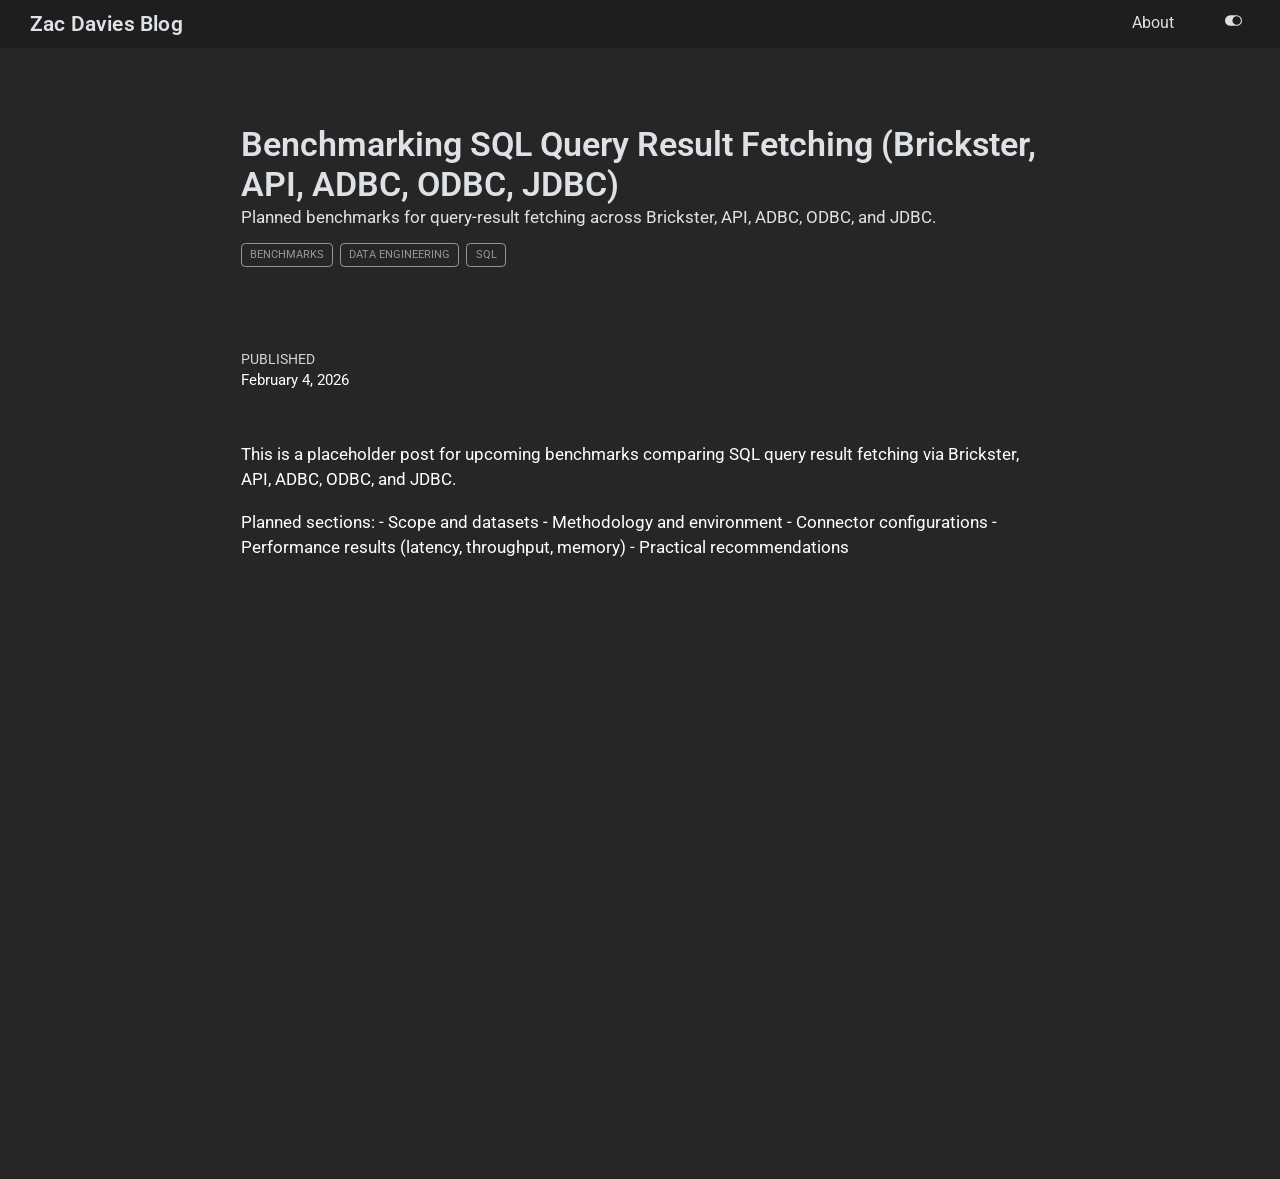
==== posts/benchmarking-query-fetching/index.html @ 1577b361 "Built site for gh-pages" ====
<!DOCTYPE html>
<html xmlns="http://www.w3.org/1999/xhtml" lang="en" xml:lang="en"><head>

<meta charset="utf-8">
<meta name="generator" content="quarto-1.8.27">

<meta name="viewport" content="width=device-width, initial-scale=1.0, user-scalable=yes">

<meta name="dcterms.date" content="2026-02-04">
<meta name="description" content="Planned benchmarks for query-result fetching across Brickster, API, ADBC, ODBC, and JDBC.">

<title>Benchmarking SQL Query Result Fetching (Brickster, API, ADBC, ODBC, JDBC) – Zac Davies Blog</title>
<style>
code{white-space: pre-wrap;}
span.smallcaps{font-variant: small-caps;}
div.columns{display: flex; gap: min(4vw, 1.5em);}
div.column{flex: auto; overflow-x: auto;}
div.hanging-indent{margin-left: 1.5em; text-indent: -1.5em;}
ul.task-list{list-style: none;}
ul.task-list li input[type="checkbox"] {
  width: 0.8em;
  margin: 0 0.8em 0.2em -1em; /* quarto-specific, see https://github.com/quarto-dev/quarto-cli/issues/4556 */ 
  vertical-align: middle;
}
</style>


<script src="../../site_libs/quarto-nav/quarto-nav.js"></script>
<script src="../../site_libs/quarto-nav/headroom.min.js"></script>
<script src="../../site_libs/clipboard/clipboard.min.js"></script>
<script src="../../site_libs/quarto-search/autocomplete.umd.js"></script>
<script src="../../site_libs/quarto-search/fuse.min.js"></script>
<script src="../../site_libs/quarto-search/quarto-search.js"></script>
<meta name="quarto:offset" content="../../">
<script src="../../site_libs/quarto-html/quarto.js" type="module"></script>
<script src="../../site_libs/quarto-html/tabsets/tabsets.js" type="module"></script>
<script src="../../site_libs/quarto-html/axe/axe-check.js" type="module"></script>
<script src="../../site_libs/quarto-html/popper.min.js"></script>
<script src="../../site_libs/quarto-html/tippy.umd.min.js"></script>
<script src="../../site_libs/quarto-html/anchor.min.js"></script>
<link href="../../site_libs/quarto-html/tippy.css" rel="stylesheet">
<link href="../../site_libs/quarto-html/quarto-syntax-highlighting-ed96de9b727972fe78a7b5d16c58bf87.css" rel="stylesheet" class="quarto-color-scheme" id="quarto-text-highlighting-styles">
<link href="../../site_libs/quarto-html/quarto-syntax-highlighting-dark-4d9afe2b8d18ee9fa5d0d57b5ed4214d.css" rel="stylesheet" class="quarto-color-scheme quarto-color-alternate" id="quarto-text-highlighting-styles">
<script src="../../site_libs/bootstrap/bootstrap.min.js"></script>
<link href="../../site_libs/bootstrap/bootstrap-icons.css" rel="stylesheet">
<link href="../../site_libs/bootstrap/bootstrap-0b37c64f34216b628666a8dac638b53b.min.css" rel="stylesheet" append-hash="true" class="quarto-color-scheme" id="quarto-bootstrap" data-mode="light">
<link href="../../site_libs/bootstrap/bootstrap-dark-e7f4145358ce1d0cd37d8d374dbb44f9.min.css" rel="stylesheet" append-hash="true" class="quarto-color-scheme quarto-color-alternate" id="quarto-bootstrap" data-mode="dark">
<script id="quarto-search-options" type="application/json">{
  "location": "navbar",
  "copy-button": false,
  "collapse-after": 3,
  "panel-placement": "end",
  "type": "overlay",
  "limit": 50,
  "keyboard-shortcut": [
    "f",
    "/",
    "s"
  ],
  "show-item-context": false,
  "language": {
    "search-no-results-text": "No results",
    "search-matching-documents-text": "matching documents",
    "search-copy-link-title": "Copy link to search",
    "search-hide-matches-text": "Hide additional matches",
    "search-more-match-text": "more match in this document",
    "search-more-matches-text": "more matches in this document",
    "search-clear-button-title": "Clear",
    "search-text-placeholder": "",
    "search-detached-cancel-button-title": "Cancel",
    "search-submit-button-title": "Submit",
    "search-label": "Search"
  }
}</script>


<link rel="stylesheet" href="../../styles.css">
</head>

<body class="nav-fixed fullcontent quarto-dark"><script id="quarto-html-before-body" type="application/javascript">
    const toggleBodyColorMode = (bsSheetEl) => {
      const mode = bsSheetEl.getAttribute("data-mode");
      const bodyEl = window.document.querySelector("body");
      if (mode === "dark") {
        bodyEl.classList.add("quarto-dark");
        bodyEl.classList.remove("quarto-light");
      } else {
        bodyEl.classList.add("quarto-light");
        bodyEl.classList.remove("quarto-dark");
      }
    }
    const toggleBodyColorPrimary = () => {
      const bsSheetEl = window.document.querySelector("link#quarto-bootstrap:not([rel=disabled-stylesheet])");
      if (bsSheetEl) {
        toggleBodyColorMode(bsSheetEl);
      }
    }
    const setColorSchemeToggle = (alternate) => {
      const toggles = window.document.querySelectorAll('.quarto-color-scheme-toggle');
      for (let i=0; i < toggles.length; i++) {
        const toggle = toggles[i];
        if (toggle) {
          if (alternate) {
            toggle.classList.add("alternate");
          } else {
            toggle.classList.remove("alternate");
          }
        }
      }
    };
    const toggleColorMode = (alternate) => {
      // Switch the stylesheets
      const primaryStylesheets = window.document.querySelectorAll('link.quarto-color-scheme:not(.quarto-color-alternate)');
      const alternateStylesheets = window.document.querySelectorAll('link.quarto-color-scheme.quarto-color-alternate');
      manageTransitions('#quarto-margin-sidebar .nav-link', false);
      if (alternate) {
        // note: dark is layered on light, we don't disable primary!
        enableStylesheet(alternateStylesheets);
        for (const sheetNode of alternateStylesheets) {
          if (sheetNode.id === "quarto-bootstrap") {
            toggleBodyColorMode(sheetNode);
          }
        }
      } else {
        disableStylesheet(alternateStylesheets);
        enableStylesheet(primaryStylesheets)
        toggleBodyColorPrimary();
      }
      manageTransitions('#quarto-margin-sidebar .nav-link', true);
      // Switch the toggles
      setColorSchemeToggle(alternate)
      // Hack to workaround the fact that safari doesn't
      // properly recolor the scrollbar when toggling (#1455)
      if (navigator.userAgent.indexOf('Safari') > 0 && navigator.userAgent.indexOf('Chrome') == -1) {
        manageTransitions("body", false);
        window.scrollTo(0, 1);
        setTimeout(() => {
          window.scrollTo(0, 0);
          manageTransitions("body", true);
        }, 40);
      }
    }
    const disableStylesheet = (stylesheets) => {
      for (let i=0; i < stylesheets.length; i++) {
        const stylesheet = stylesheets[i];
        stylesheet.rel = 'disabled-stylesheet';
      }
    }
    const enableStylesheet = (stylesheets) => {
      for (let i=0; i < stylesheets.length; i++) {
        const stylesheet = stylesheets[i];
        if(stylesheet.rel !== 'stylesheet') { // for Chrome, which will still FOUC without this check
          stylesheet.rel = 'stylesheet';
        }
      }
    }
    const manageTransitions = (selector, allowTransitions) => {
      const els = window.document.querySelectorAll(selector);
      for (let i=0; i < els.length; i++) {
        const el = els[i];
        if (allowTransitions) {
          el.classList.remove('notransition');
        } else {
          el.classList.add('notransition');
        }
      }
    }
    const isFileUrl = () => {
      return window.location.protocol === 'file:';
    }
    const hasAlternateSentinel = () => {
      let styleSentinel = getColorSchemeSentinel();
      if (styleSentinel !== null) {
        return styleSentinel === "alternate";
      } else {
        return false;
      }
    }
    const setStyleSentinel = (alternate) => {
      const value = alternate ? "alternate" : "default";
      if (!isFileUrl()) {
        window.localStorage.setItem("quarto-color-scheme", value);
      } else {
        localAlternateSentinel = value;
      }
    }
    const getColorSchemeSentinel = () => {
      if (!isFileUrl()) {
        const storageValue = window.localStorage.getItem("quarto-color-scheme");
        return storageValue != null ? storageValue : localAlternateSentinel;
      } else {
        return localAlternateSentinel;
      }
    }
    const toggleGiscusIfUsed = (isAlternate, darkModeDefault) => {
      const baseTheme = document.querySelector('#giscus-base-theme')?.value ?? 'light';
      const alternateTheme = document.querySelector('#giscus-alt-theme')?.value ?? 'dark';
      let newTheme = '';
      if(authorPrefersDark) {
        newTheme = isAlternate ? baseTheme : alternateTheme;
      } else {
        newTheme = isAlternate ? alternateTheme : baseTheme;
      }
      const changeGiscusTheme = () => {
        // From: https://github.com/giscus/giscus/issues/336
        const sendMessage = (message) => {
          const iframe = document.querySelector('iframe.giscus-frame');
          if (!iframe) return;
          iframe.contentWindow.postMessage({ giscus: message }, 'https://giscus.app');
        }
        sendMessage({
          setConfig: {
            theme: newTheme
          }
        });
      }
      const isGiscussLoaded = window.document.querySelector('iframe.giscus-frame') !== null;
      if (isGiscussLoaded) {
        changeGiscusTheme();
      }
    };
    const authorPrefersDark = true;
    const darkModeDefault = authorPrefersDark;
    let localAlternateSentinel = darkModeDefault ? 'alternate' : 'default';
    // Dark / light mode switch
    window.quartoToggleColorScheme = () => {
      // Read the current dark / light value
      let toAlternate = !hasAlternateSentinel();
      toggleColorMode(toAlternate);
      setStyleSentinel(toAlternate);
      toggleGiscusIfUsed(toAlternate, darkModeDefault);
      window.dispatchEvent(new Event('resize'));
    };
    // Switch to dark mode if need be
    if (hasAlternateSentinel()) {
      toggleColorMode(true);
    } else {
      toggleColorMode(false);
    }
  </script>

<div id="quarto-search-results"></div>
  <header id="quarto-header" class="headroom fixed-top quarto-banner">
    <nav class="navbar navbar-expand-lg " data-bs-theme="dark">
      <div class="navbar-container container-fluid">
      <div class="navbar-brand-container mx-auto">
    <a class="navbar-brand" href="../../index.html">
    <span class="navbar-title">Zac Davies Blog</span>
    </a>
  </div>
            <div id="quarto-search" class="" title="Search"></div>
          <button class="navbar-toggler" type="button" data-bs-toggle="collapse" data-bs-target="#navbarCollapse" aria-controls="navbarCollapse" role="menu" aria-expanded="false" aria-label="Toggle navigation" onclick="if (window.quartoToggleHeadroom) { window.quartoToggleHeadroom(); }">
  <span class="navbar-toggler-icon"></span>
</button>
          <div class="collapse navbar-collapse" id="navbarCollapse">
            <ul class="navbar-nav navbar-nav-scroll ms-auto">
  <li class="nav-item">
    <a class="nav-link" href="../../about.html"> 
<span class="menu-text">About</span></a>
  </li>  
  <li class="nav-item compact">
    <a class="nav-link" href="https://github.com/zacdav-db"> <i class="bi bi-github" role="img">
</i> 
<span class="menu-text"></span></a>
  </li>  
  <li class="nav-item compact">
    <a class="nav-link" href="https://www.linkedin.com/in/zacdav/"> <i class="bi bi-linkedin" role="img">
</i> 
<span class="menu-text"></span></a>
  </li>  
</ul>
          </div> <!-- /navcollapse -->
            <div class="quarto-navbar-tools">
  <a href="" class="quarto-color-scheme-toggle quarto-navigation-tool  px-1" onclick="window.quartoToggleColorScheme(); return false;" title="Toggle dark mode"><i class="bi"></i></a>
</div>
      </div> <!-- /container-fluid -->
    </nav>
</header>
<!-- content -->
<header id="title-block-header" class="quarto-title-block default page-columns page-full">
  <div class="quarto-title-banner page-columns page-full">
    <div class="quarto-title column-body">
      <h1 class="title">Benchmarking SQL Query Result Fetching (Brickster, API, ADBC, ODBC, JDBC)</h1>
                  <div>
        <div class="description">
          Planned benchmarks for query-result fetching across Brickster, API, ADBC, ODBC, and JDBC.
        </div>
      </div>
                          <div class="quarto-categories">
                <div class="quarto-category">Benchmarks</div>
                <div class="quarto-category">Data Engineering</div>
                <div class="quarto-category">SQL</div>
              </div>
                  </div>
  </div>
    
  
  <div class="quarto-title-meta">

      
      <div>
      <div class="quarto-title-meta-heading">Published</div>
      <div class="quarto-title-meta-contents">
        <p class="date">February 4, 2026</p>
      </div>
    </div>
    
      
    </div>
    
  
  </header><div id="quarto-content" class="quarto-container page-columns page-rows-contents page-layout-article page-navbar">
<!-- sidebar -->
<!-- margin-sidebar -->
    
<!-- main -->
<main class="content quarto-banner-title-block" id="quarto-document-content">






<p>This is a placeholder post for upcoming benchmarks comparing SQL query result fetching via Brickster, API, ADBC, ODBC, and JDBC.</p>
<p>Planned sections: - Scope and datasets - Methodology and environment - Connector configurations - Performance results (latency, throughput, memory) - Practical recommendations</p>



</main> <!-- /main -->
<script id="quarto-html-after-body" type="application/javascript">
  window.document.addEventListener("DOMContentLoaded", function (event) {
    // Ensure there is a toggle, if there isn't float one in the top right
    if (window.document.querySelector('.quarto-color-scheme-toggle') === null) {
      const a = window.document.createElement('a');
      a.classList.add('top-right');
      a.classList.add('quarto-color-scheme-toggle');
      a.href = "";
      a.onclick = function() { try { window.quartoToggleColorScheme(); } catch {} return false; };
      const i = window.document.createElement("i");
      i.classList.add('bi');
      a.appendChild(i);
      window.document.body.appendChild(a);
    }
    setColorSchemeToggle(hasAlternateSentinel())
    const icon = "";
    const anchorJS = new window.AnchorJS();
    anchorJS.options = {
      placement: 'right',
      icon: icon
    };
    anchorJS.add('.anchored');
    const isCodeAnnotation = (el) => {
      for (const clz of el.classList) {
        if (clz.startsWith('code-annotation-')) {                     
          return true;
        }
      }
      return false;
    }
    const onCopySuccess = function(e) {
      // button target
      const button = e.trigger;
      // don't keep focus
      button.blur();
      // flash "checked"
      button.classList.add('code-copy-button-checked');
      var currentTitle = button.getAttribute("title");
      button.setAttribute("title", "Copied!");
      let tooltip;
      if (window.bootstrap) {
        button.setAttribute("data-bs-toggle", "tooltip");
        button.setAttribute("data-bs-placement", "left");
        button.setAttribute("data-bs-title", "Copied!");
        tooltip = new bootstrap.Tooltip(button, 
          { trigger: "manual", 
            customClass: "code-copy-button-tooltip",
            offset: [0, -8]});
        tooltip.show();    
      }
      setTimeout(function() {
        if (tooltip) {
          tooltip.hide();
          button.removeAttribute("data-bs-title");
          button.removeAttribute("data-bs-toggle");
          button.removeAttribute("data-bs-placement");
        }
        button.setAttribute("title", currentTitle);
        button.classList.remove('code-copy-button-checked');
      }, 1000);
      // clear code selection
      e.clearSelection();
    }
    const getTextToCopy = function(trigger) {
      const outerScaffold = trigger.parentElement.cloneNode(true);
      const codeEl = outerScaffold.querySelector('code');
      for (const childEl of codeEl.children) {
        if (isCodeAnnotation(childEl)) {
          childEl.remove();
        }
      }
      return codeEl.innerText;
    }
    const clipboard = new window.ClipboardJS('.code-copy-button:not([data-in-quarto-modal])', {
      text: getTextToCopy
    });
    clipboard.on('success', onCopySuccess);
    if (window.document.getElementById('quarto-embedded-source-code-modal')) {
      const clipboardModal = new window.ClipboardJS('.code-copy-button[data-in-quarto-modal]', {
        text: getTextToCopy,
        container: window.document.getElementById('quarto-embedded-source-code-modal')
      });
      clipboardModal.on('success', onCopySuccess);
    }
      var localhostRegex = new RegExp(/^(?:http|https):\/\/localhost\:?[0-9]*\//);
      var mailtoRegex = new RegExp(/^mailto:/);
        var filterRegex = new RegExp("https:\/\/zacdav-db\.github\.io\/blog\/");
      var isInternal = (href) => {
          return filterRegex.test(href) || localhostRegex.test(href) || mailtoRegex.test(href);
      }
      // Inspect non-navigation links and adorn them if external
     var links = window.document.querySelectorAll('a[href]:not(.nav-link):not(.navbar-brand):not(.toc-action):not(.sidebar-link):not(.sidebar-item-toggle):not(.pagination-link):not(.no-external):not([aria-hidden]):not(.dropdown-item):not(.quarto-navigation-tool):not(.about-link)');
      for (var i=0; i<links.length; i++) {
        const link = links[i];
        if (!isInternal(link.href)) {
          // undo the damage that might have been done by quarto-nav.js in the case of
          // links that we want to consider external
          if (link.dataset.originalHref !== undefined) {
            link.href = link.dataset.originalHref;
          }
        }
      }
    function tippyHover(el, contentFn, onTriggerFn, onUntriggerFn) {
      const config = {
        allowHTML: true,
        maxWidth: 500,
        delay: 100,
        arrow: false,
        appendTo: function(el) {
            return el.parentElement;
        },
        interactive: true,
        interactiveBorder: 10,
        theme: 'quarto',
        placement: 'bottom-start',
      };
      if (contentFn) {
        config.content = contentFn;
      }
      if (onTriggerFn) {
        config.onTrigger = onTriggerFn;
      }
      if (onUntriggerFn) {
        config.onUntrigger = onUntriggerFn;
      }
      window.tippy(el, config); 
    }
    const noterefs = window.document.querySelectorAll('a[role="doc-noteref"]');
    for (var i=0; i<noterefs.length; i++) {
      const ref = noterefs[i];
      tippyHover(ref, function() {
        // use id or data attribute instead here
        let href = ref.getAttribute('data-footnote-href') || ref.getAttribute('href');
        try { href = new URL(href).hash; } catch {}
        const id = href.replace(/^#\/?/, "");
        const note = window.document.getElementById(id);
        if (note) {
          return note.innerHTML;
        } else {
          return "";
        }
      });
    }
    const xrefs = window.document.querySelectorAll('a.quarto-xref');
    const processXRef = (id, note) => {
      // Strip column container classes
      const stripColumnClz = (el) => {
        el.classList.remove("page-full", "page-columns");
        if (el.children) {
          for (const child of el.children) {
            stripColumnClz(child);
          }
        }
      }
      stripColumnClz(note)
      if (id === null || id.startsWith('sec-')) {
        // Special case sections, only their first couple elements
        const container = document.createElement("div");
        if (note.children && note.children.length > 2) {
          container.appendChild(note.children[0].cloneNode(true));
          for (let i = 1; i < note.children.length; i++) {
            const child = note.children[i];
            if (child.tagName === "P" && child.innerText === "") {
              continue;
            } else {
              container.appendChild(child.cloneNode(true));
              break;
            }
          }
          if (window.Quarto?.typesetMath) {
            window.Quarto.typesetMath(container);
          }
          return container.innerHTML
        } else {
          if (window.Quarto?.typesetMath) {
            window.Quarto.typesetMath(note);
          }
          return note.innerHTML;
        }
      } else {
        // Remove any anchor links if they are present
        const anchorLink = note.querySelector('a.anchorjs-link');
        if (anchorLink) {
          anchorLink.remove();
        }
        if (window.Quarto?.typesetMath) {
          window.Quarto.typesetMath(note);
        }
        if (note.classList.contains("callout")) {
          return note.outerHTML;
        } else {
          return note.innerHTML;
        }
      }
    }
    for (var i=0; i<xrefs.length; i++) {
      const xref = xrefs[i];
      tippyHover(xref, undefined, function(instance) {
        instance.disable();
        let url = xref.getAttribute('href');
        let hash = undefined; 
        if (url.startsWith('#')) {
          hash = url;
        } else {
          try { hash = new URL(url).hash; } catch {}
        }
        if (hash) {
          const id = hash.replace(/^#\/?/, "");
          const note = window.document.getElementById(id);
          if (note !== null) {
            try {
              const html = processXRef(id, note.cloneNode(true));
              instance.setContent(html);
            } finally {
              instance.enable();
              instance.show();
            }
          } else {
            // See if we can fetch this
            fetch(url.split('#')[0])
            .then(res => res.text())
            .then(html => {
              const parser = new DOMParser();
              const htmlDoc = parser.parseFromString(html, "text/html");
              const note = htmlDoc.getElementById(id);
              if (note !== null) {
                const html = processXRef(id, note);
                instance.setContent(html);
              } 
            }).finally(() => {
              instance.enable();
              instance.show();
            });
          }
        } else {
          // See if we can fetch a full url (with no hash to target)
          // This is a special case and we should probably do some content thinning / targeting
          fetch(url)
          .then(res => res.text())
          .then(html => {
            const parser = new DOMParser();
            const htmlDoc = parser.parseFromString(html, "text/html");
            const note = htmlDoc.querySelector('main.content');
            if (note !== null) {
              // This should only happen for chapter cross references
              // (since there is no id in the URL)
              // remove the first header
              if (note.children.length > 0 && note.children[0].tagName === "HEADER") {
                note.children[0].remove();
              }
              const html = processXRef(null, note);
              instance.setContent(html);
            } 
          }).finally(() => {
            instance.enable();
            instance.show();
          });
        }
      }, function(instance) {
      });
    }
        let selectedAnnoteEl;
        const selectorForAnnotation = ( cell, annotation) => {
          let cellAttr = 'data-code-cell="' + cell + '"';
          let lineAttr = 'data-code-annotation="' +  annotation + '"';
          const selector = 'span[' + cellAttr + '][' + lineAttr + ']';
          return selector;
        }
        const selectCodeLines = (annoteEl) => {
          const doc = window.document;
          const targetCell = annoteEl.getAttribute("data-target-cell");
          const targetAnnotation = annoteEl.getAttribute("data-target-annotation");
          const annoteSpan = window.document.querySelector(selectorForAnnotation(targetCell, targetAnnotation));
          const lines = annoteSpan.getAttribute("data-code-lines").split(",");
          const lineIds = lines.map((line) => {
            return targetCell + "-" + line;
          })
          let top = null;
          let height = null;
          let parent = null;
          if (lineIds.length > 0) {
              //compute the position of the single el (top and bottom and make a div)
              const el = window.document.getElementById(lineIds[0]);
              top = el.offsetTop;
              height = el.offsetHeight;
              parent = el.parentElement.parentElement;
            if (lineIds.length > 1) {
              const lastEl = window.document.getElementById(lineIds[lineIds.length - 1]);
              const bottom = lastEl.offsetTop + lastEl.offsetHeight;
              height = bottom - top;
            }
            if (top !== null && height !== null && parent !== null) {
              // cook up a div (if necessary) and position it 
              let div = window.document.getElementById("code-annotation-line-highlight");
              if (div === null) {
                div = window.document.createElement("div");
                div.setAttribute("id", "code-annotation-line-highlight");
                div.style.position = 'absolute';
                parent.appendChild(div);
              }
              div.style.top = top - 2 + "px";
              div.style.height = height + 4 + "px";
              div.style.left = 0;
              let gutterDiv = window.document.getElementById("code-annotation-line-highlight-gutter");
              if (gutterDiv === null) {
                gutterDiv = window.document.createElement("div");
                gutterDiv.setAttribute("id", "code-annotation-line-highlight-gutter");
                gutterDiv.style.position = 'absolute';
                const codeCell = window.document.getElementById(targetCell);
                const gutter = codeCell.querySelector('.code-annotation-gutter');
                gutter.appendChild(gutterDiv);
              }
              gutterDiv.style.top = top - 2 + "px";
              gutterDiv.style.height = height + 4 + "px";
            }
            selectedAnnoteEl = annoteEl;
          }
        };
        const unselectCodeLines = () => {
          const elementsIds = ["code-annotation-line-highlight", "code-annotation-line-highlight-gutter"];
          elementsIds.forEach((elId) => {
            const div = window.document.getElementById(elId);
            if (div) {
              div.remove();
            }
          });
          selectedAnnoteEl = undefined;
        };
          // Handle positioning of the toggle
      window.addEventListener(
        "resize",
        throttle(() => {
          elRect = undefined;
          if (selectedAnnoteEl) {
            selectCodeLines(selectedAnnoteEl);
          }
        }, 10)
      );
      function throttle(fn, ms) {
      let throttle = false;
      let timer;
        return (...args) => {
          if(!throttle) { // first call gets through
              fn.apply(this, args);
              throttle = true;
          } else { // all the others get throttled
              if(timer) clearTimeout(timer); // cancel #2
              timer = setTimeout(() => {
                fn.apply(this, args);
                timer = throttle = false;
              }, ms);
          }
        };
      }
        // Attach click handler to the DT
        const annoteDls = window.document.querySelectorAll('dt[data-target-cell]');
        for (const annoteDlNode of annoteDls) {
          annoteDlNode.addEventListener('click', (event) => {
            const clickedEl = event.target;
            if (clickedEl !== selectedAnnoteEl) {
              unselectCodeLines();
              const activeEl = window.document.querySelector('dt[data-target-cell].code-annotation-active');
              if (activeEl) {
                activeEl.classList.remove('code-annotation-active');
              }
              selectCodeLines(clickedEl);
              clickedEl.classList.add('code-annotation-active');
            } else {
              // Unselect the line
              unselectCodeLines();
              clickedEl.classList.remove('code-annotation-active');
            }
          });
        }
    const findCites = (el) => {
      const parentEl = el.parentElement;
      if (parentEl) {
        const cites = parentEl.dataset.cites;
        if (cites) {
          return {
            el,
            cites: cites.split(' ')
          };
        } else {
          return findCites(el.parentElement)
        }
      } else {
        return undefined;
      }
    };
    var bibliorefs = window.document.querySelectorAll('a[role="doc-biblioref"]');
    for (var i=0; i<bibliorefs.length; i++) {
      const ref = bibliorefs[i];
      const citeInfo = findCites(ref);
      if (citeInfo) {
        tippyHover(citeInfo.el, function() {
          var popup = window.document.createElement('div');
          citeInfo.cites.forEach(function(cite) {
            var citeDiv = window.document.createElement('div');
            citeDiv.classList.add('hanging-indent');
            citeDiv.classList.add('csl-entry');
            var biblioDiv = window.document.getElementById('ref-' + cite);
            if (biblioDiv) {
              citeDiv.innerHTML = biblioDiv.innerHTML;
            }
            popup.appendChild(citeDiv);
          });
          return popup.innerHTML;
        });
      }
    }
  });
  </script>
</div> <!-- /content -->




</body></html>
---- site_libs/quarto-html/quarto-syntax-highlighting-ed96de9b727972fe78a7b5d16c58bf87.css ----
/* quarto syntax highlight colors */
:root {
  --quarto-hl-ot-color: #003B4F;
  --quarto-hl-at-color: #657422;
  --quarto-hl-ss-color: #20794D;
  --quarto-hl-an-color: #5E5E5E;
  --quarto-hl-fu-color: #4758AB;
  --quarto-hl-st-color: #20794D;
  --quarto-hl-cf-color: #003B4F;
  --quarto-hl-op-color: #5E5E5E;
  --quarto-hl-er-color: #AD0000;
  --quarto-hl-bn-color: #AD0000;
  --quarto-hl-al-color: #AD0000;
  --quarto-hl-va-color: #111111;
  --quarto-hl-bu-color: inherit;
  --quarto-hl-ex-color: inherit;
  --quarto-hl-pp-color: #AD0000;
  --quarto-hl-in-color: #5E5E5E;
  --quarto-hl-vs-color: #20794D;
  --quarto-hl-wa-color: #5E5E5E;
  --quarto-hl-do-color: #5E5E5E;
  --quarto-hl-im-color: #00769E;
  --quarto-hl-ch-color: #20794D;
  --quarto-hl-dt-color: #AD0000;
  --quarto-hl-fl-color: #AD0000;
  --quarto-hl-co-color: #5E5E5E;
  --quarto-hl-cv-color: #5E5E5E;
  --quarto-hl-cn-color: #8f5902;
  --quarto-hl-sc-color: #5E5E5E;
  --quarto-hl-dv-color: #AD0000;
  --quarto-hl-kw-color: #003B4F;
}

/* other quarto variables */
:root {
  --quarto-font-monospace: SFMono-Regular, Menlo, Monaco, Consolas, "Liberation Mono", "Courier New", monospace;
}

/* syntax highlight based on Pandoc's rules */
pre > code.sourceCode > span {
  color: #003B4F;
}

code.sourceCode > span {
  color: #003B4F;
}

div.sourceCode,
div.sourceCode pre.sourceCode {
  color: #003B4F;
}

/* Normal */
code span {
  color: #003B4F;
}

/* Alert */
code span.al {
  color: #AD0000;
  font-style: inherit;
}

/* Annotation */
code span.an {
  color: #5E5E5E;
  font-style: inherit;
}

/* Attribute */
code span.at {
  color: #657422;
  font-style: inherit;
}

/* BaseN */
code span.bn {
  color: #AD0000;
  font-style: inherit;
}

/* BuiltIn */
code span.bu {
  font-style: inherit;
}

/* ControlFlow */
code span.cf {
  color: #003B4F;
  font-weight: bold;
  font-style: inherit;
}

/* Char */
code span.ch {
  color: #20794D;
  font-style: inherit;
}

/* Constant */
code span.cn {
  color: #8f5902;
  font-style: inherit;
}

/* Comment */
code span.co {
  color: #5E5E5E;
  font-style: inherit;
}

/* CommentVar */
code span.cv {
  color: #5E5E5E;
  font-style: italic;
}

/* Documentation */
code span.do {
  color: #5E5E5E;
  font-style: italic;
}

/* DataType */
code span.dt {
  color: #AD0000;
  font-style: inherit;
}

/* DecVal */
code span.dv {
  color: #AD0000;
  font-style: inherit;
}

/* Error */
code span.er {
  color: #AD0000;
  font-style: inherit;
}

/* Extension */
code span.ex {
  font-style: inherit;
}

/* Float */
code span.fl {
  color: #AD0000;
  font-style: inherit;
}

/* Function */
code span.fu {
  color: #4758AB;
  font-style: inherit;
}

/* Import */
code span.im {
  color: #00769E;
  font-style: inherit;
}

/* Information */
code span.in {
  color: #5E5E5E;
  font-style: inherit;
}

/* Keyword */
code span.kw {
  color: #003B4F;
  font-weight: bold;
  font-style: inherit;
}

/* Operator */
code span.op {
  color: #5E5E5E;
  font-style: inherit;
}

/* Other */
code span.ot {
  color: #003B4F;
  font-style: inherit;
}

/* Preprocessor */
code span.pp {
  color: #AD0000;
  font-style: inherit;
}

/* SpecialChar */
code span.sc {
  color: #5E5E5E;
  font-style: inherit;
}

/* SpecialString */
code span.ss {
  color: #20794D;
  font-style: inherit;
}

/* String */
code span.st {
  color: #20794D;
  font-style: inherit;
}

/* Variable */
code span.va {
  color: #111111;
  font-style: inherit;
}

/* VerbatimString */
code span.vs {
  color: #20794D;
  font-style: inherit;
}

/* Warning */
code span.wa {
  color: #5E5E5E;
  font-style: italic;
}

.prevent-inlining {
  content: "</";
}

/*# sourceMappingURL=0920dd6d7437995b8cdf7429764427b1.css.map */
---- site_libs/quarto-html/quarto-syntax-highlighting-dark-4d9afe2b8d18ee9fa5d0d57b5ed4214d.css ----
/* quarto syntax highlight colors */
:root {
  --quarto-hl-al-color: #f07178;
  --quarto-hl-an-color: #d4d0ab;
  --quarto-hl-at-color: #00e0e0;
  --quarto-hl-bn-color: #d4d0ab;
  --quarto-hl-bu-color: #abe338;
  --quarto-hl-ch-color: #abe338;
  --quarto-hl-co-color: #f8f8f2;
  --quarto-hl-cv-color: #ffd700;
  --quarto-hl-cn-color: #ffd700;
  --quarto-hl-cf-color: #ffa07a;
  --quarto-hl-dt-color: #ffa07a;
  --quarto-hl-dv-color: #d4d0ab;
  --quarto-hl-do-color: #f8f8f2;
  --quarto-hl-er-color: #f07178;
  --quarto-hl-ex-color: #00e0e0;
  --quarto-hl-fl-color: #d4d0ab;
  --quarto-hl-fu-color: #ffa07a;
  --quarto-hl-im-color: #abe338;
  --quarto-hl-in-color: #d4d0ab;
  --quarto-hl-kw-color: #ffa07a;
  --quarto-hl-op-color: #ffa07a;
  --quarto-hl-ot-color: #00e0e0;
  --quarto-hl-pp-color: #dcc6e0;
  --quarto-hl-re-color: #00e0e0;
  --quarto-hl-sc-color: #abe338;
  --quarto-hl-ss-color: #abe338;
  --quarto-hl-st-color: #abe338;
  --quarto-hl-va-color: #00e0e0;
  --quarto-hl-vs-color: #abe338;
  --quarto-hl-wa-color: #dcc6e0;
}

/* other quarto variables */
:root {
  --quarto-font-monospace: SFMono-Regular, Menlo, Monaco, Consolas, "Liberation Mono", "Courier New", monospace;
}

/* syntax highlight based on Pandoc's rules */
pre > code.sourceCode > span {
  color: #f8f8f2;
}

code.sourceCode > span {
  color: #f8f8f2;
}

div.sourceCode,
div.sourceCode pre.sourceCode {
  color: #f8f8f2;
}

/* Normal */
code span {
  color: #f8f8f2;
}

/* Alert */
code span.al {
  color: #f07178;
}

/* Annotation */
code span.an {
  color: #d4d0ab;
}

/* Attribute */
code span.at {
  color: #00e0e0;
}

/* BaseN */
code span.bn {
  color: #d4d0ab;
}

/* BuiltIn */
code span.bu {
  color: #abe338;
}

/* ControlFlow */
code span.cf {
  font-weight: bold;
  color: #ffa07a;
}

/* Char */
code span.ch {
  color: #abe338;
}

/* Constant */
code span.cn {
  color: #ffd700;
}

/* Comment */
code span.co {
  font-style: italic;
  color: #f8f8f2;
}

/* CommentVar */
code span.cv {
  color: #ffd700;
}

/* Documentation */
code span.do {
  color: #f8f8f2;
}

/* DataType */
code span.dt {
  color: #ffa07a;
}

/* DecVal */
code span.dv {
  color: #d4d0ab;
}

/* Error */
code span.er {
  color: #f07178;
  text-decoration: underline;
}

/* Extension */
code span.ex {
  font-weight: bold;
  color: #00e0e0;
}

/* Float */
code span.fl {
  color: #d4d0ab;
}

/* Function */
code span.fu {
  color: #ffa07a;
}

/* Import */
code span.im {
  color: #abe338;
}

/* Information */
code span.in {
  color: #d4d0ab;
}

/* Keyword */
code span.kw {
  font-weight: bold;
  color: #ffa07a;
}

/* Operator */
code span.op {
  color: #ffa07a;
}

/* Other */
code span.ot {
  color: #00e0e0;
}

/* Preprocessor */
code span.pp {
  color: #dcc6e0;
}

/* RegionMarker */
code span.re {
  background-color: #f8f8f2;
  color: #00e0e0;
}

/* SpecialChar */
code span.sc {
  color: #abe338;
}

/* SpecialString */
code span.ss {
  color: #abe338;
}

/* String */
code span.st {
  color: #abe338;
}

/* Variable */
code span.va {
  color: #00e0e0;
}

/* VerbatimString */
code span.vs {
  color: #abe338;
}

/* Warning */
code span.wa {
  color: #dcc6e0;
}

.prevent-inlining {
  content: "</";
}

/*# sourceMappingURL=86edf53ecdff796acf02dbceed379426.css.map */
---- styles.css ----
@import url("https://fonts.googleapis.com/css2?family=Roboto:wght@300;400;500;700&display=swap");

/* Typography */
:root {
  --bs-font-sans-serif: "Roboto", "Helvetica Neue", Arial, sans-serif;
  --bs-body-font-family: "Roboto", "Helvetica Neue", Arial, sans-serif;
}

body {
  font-family: var(--bs-font-sans-serif);
}

h1,
h2,
h3,
h4,
h5,
h6,
.navbar,
.nav,
.dropdown-menu,
.btn,
.form-control,
.quarto-title-block,
.quarto-title,
.listing-title,
.listing-categories,
.listing-date,
.about-links {
  font-family: var(--bs-font-sans-serif);
}

body.quarto-dark {
  --bs-body-bg: #262626;
  background-color: var(--bs-body-bg);
}

body.quarto-dark hr,
body.quarto-dark .listing-sep,
body.quarto-dark .quarto-listing .listing-sep {
  border-color: #3a3a3a;
  color: #3a3a3a;
}

body.quarto-dark div.quarto-post {
  border-bottom-color: #3a3a3a;
}

/* Condensed navigation */
:root {
  --nav-pad-y: 0.35rem;
  --nav-pad-x: 0.75rem;
  --nav-font: 0.95rem;
  --nav-icon: 1rem;
}

.navbar {
  padding: var(--nav-pad-y) 0;
}

body.quarto-dark .navbar {
  background-color: #1e1e1e;
}

.navbar .navbar-brand {
  padding: 0;
  font-weight: 600;
  letter-spacing: 0.2px;
}

.navbar .navbar-nav .nav-link {
  padding: 0.25rem 0.6rem;
  font-size: var(--nav-font);
}

.navbar .navbar-toggler {
  padding: 0.2rem 0.45rem;
}

.navbar .bi {
  font-size: var(--nav-icon);
}

/* Slightly tighter page rhythm */
.quarto-title-block {
  margin-bottom: 1.25rem;
}

.quarto-title-banner,
.quarto-title-block .quarto-title-banner {
  background-color: var(--bs-body-bg);
}

.page-columns {
  row-gap: 1.25rem;
}
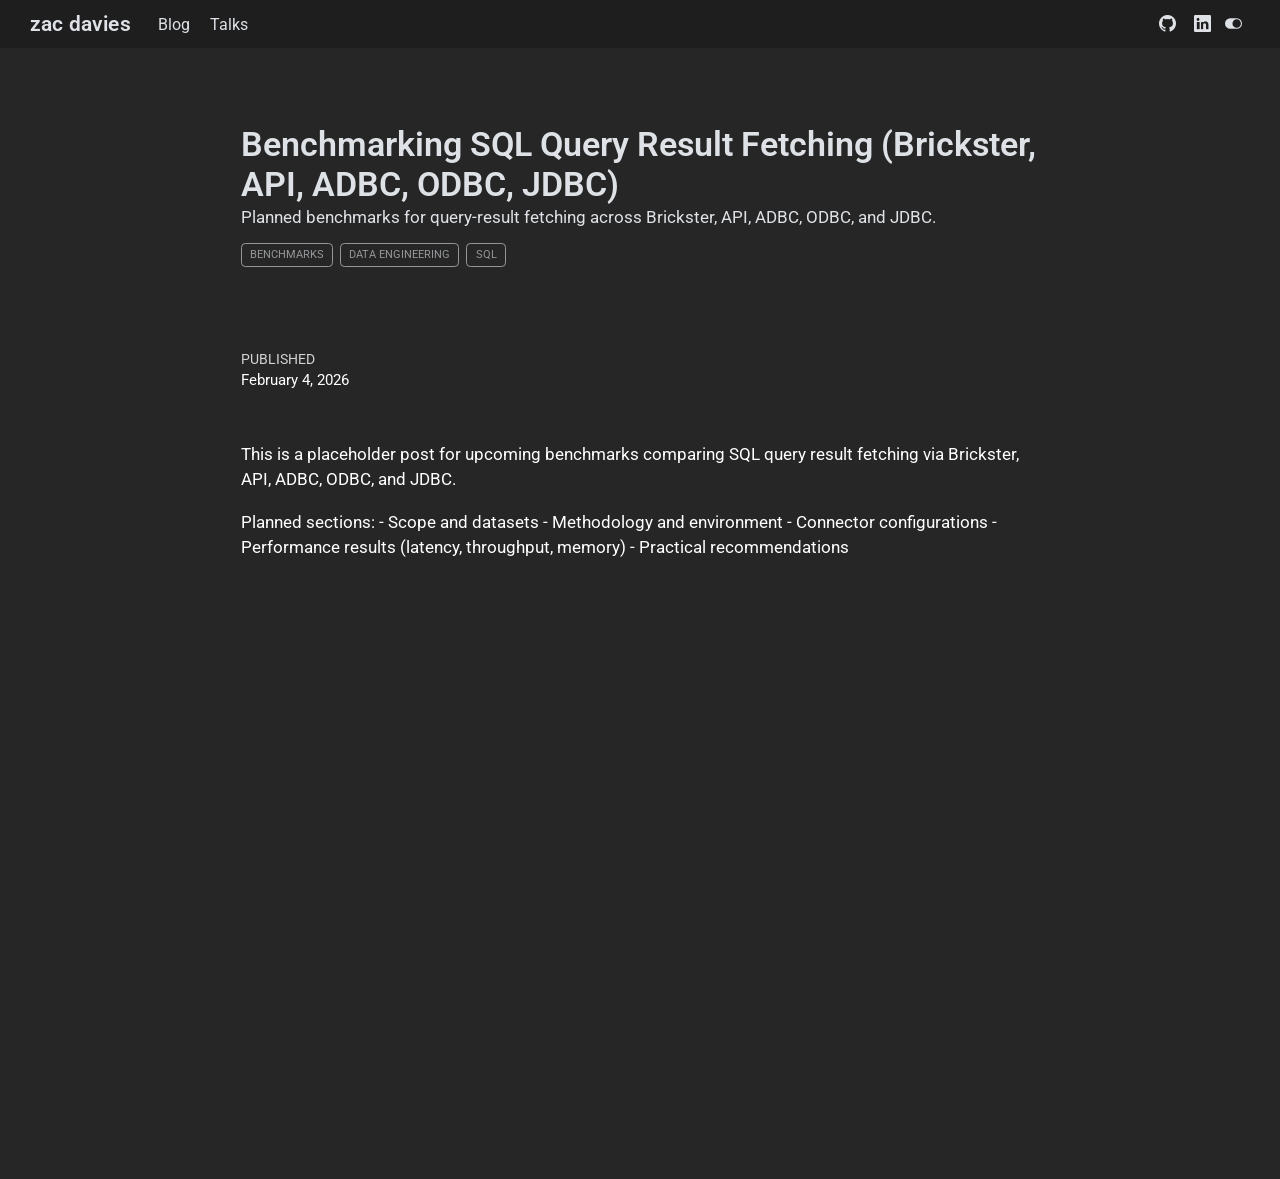
==== commit 8e9ff851: "Built site for gh-pages" ====
--- a/posts/benchmarking-query-fetching/index.html
+++ b/posts/benchmarking-query-fetching/index.html
@@ -245,7 +245,7 @@
       <div class="navbar-container container-fluid">
       <div class="navbar-brand-container mx-auto">
     <a class="navbar-brand" href="../../index.html">
-    <span class="navbar-title">Zac Davies Blog</span>
+    <span class="navbar-title">zac davies</span>
     </a>
   </div>
             <div id="quarto-search" class="" title="Search"></div>
@@ -253,11 +253,17 @@
   <span class="navbar-toggler-icon"></span>
 </button>
           <div class="collapse navbar-collapse" id="navbarCollapse">
+            <ul class="navbar-nav navbar-nav-scroll me-auto">
+  <li class="nav-item">
+    <a class="nav-link" href="../../index.html"> 
+<span class="menu-text">Blog</span></a>
+  </li>  
+  <li class="nav-item">
+    <a class="nav-link" href="https://github.com/zacdav-db/presentations"> 
+<span class="menu-text">Talks</span></a>
+  </li>  
+</ul>
             <ul class="navbar-nav navbar-nav-scroll ms-auto">
-  <li class="nav-item">
-    <a class="nav-link" href="../../about.html"> 
-<span class="menu-text">About</span></a>
-  </li>  
   <li class="nav-item compact">
     <a class="nav-link" href="https://github.com/zacdav-db"> <i class="bi bi-github" role="img">
 </i> 
